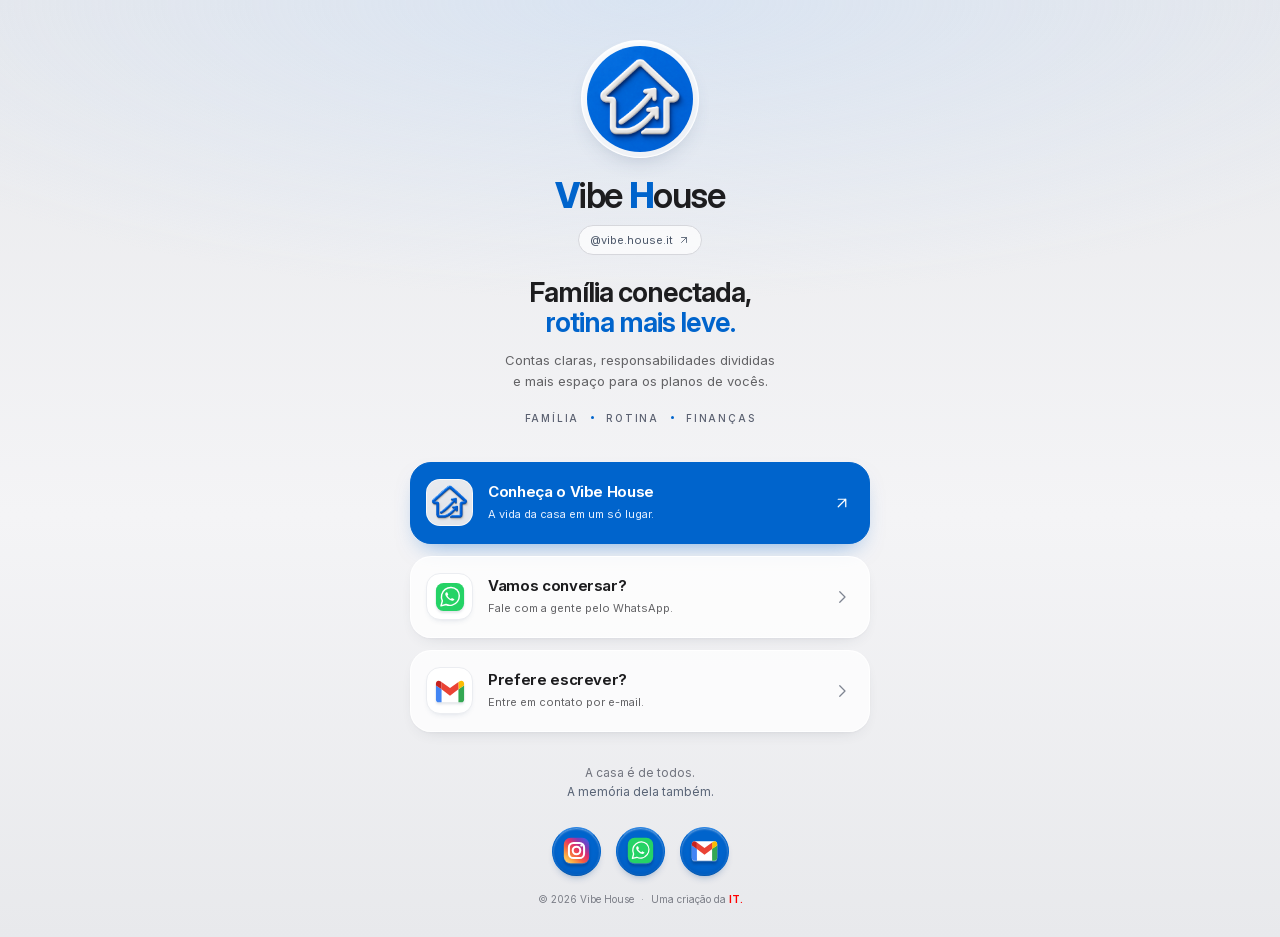
==== links/index.html @ 8fe0d02d "Add isolated Instagram bio links page under links" ====
<!doctype html>
<html lang="pt-BR">
<head>
  <meta charset="utf-8"><meta name="viewport" content="width=device-width,initial-scale=1,viewport-fit=cover">
  <meta name="theme-color" content="#E8E9EC"><meta name="robots" content="noindex,follow"><link rel="canonical" href="https://vibehouse.it-ia.tec.br/links/">
  <title>Vibe House | Família, Rotina &amp; Finanças</title>
  <meta name="description" content="A casa é de todos. A memória dela também. Conheça a Vibe House e encontre nossos canais oficiais.">
  <meta property="og:title" content="Vibe House | Família, Rotina &amp; Finanças"><meta property="og:description" content="Família conectada, rotina mais leve. Todos os nossos links em um só lugar."><meta property="og:type" content="website">
  <meta property="og:image" content="https://vibehouse.it-ia.tec.br/links/assets/social-preview.png"><meta property="og:url" content="https://vibehouse.it-ia.tec.br/links/">
  <link rel="icon" type="image/png" href="assets/vibe-house.png"><link rel="apple-touch-icon" href="assets/vibe-house.png">
  <link rel="preload" href="assets/InterVariable.ttf" as="font" type="font/ttf" crossorigin>
  <link rel="stylesheet" href="style.css">
</head>
<body>
  <a class="skip" href="#links">Ir para os links</a>
  <svg class="symbols" xmlns="http://www.w3.org/2000/svg" aria-hidden="true"><defs>
    <symbol id="arrow" viewBox="0 0 24 24"><path d="m9 5 7 7-7 7"/></symbol>
    <symbol id="external" viewBox="0 0 24 24"><path d="M7 17 17 7M7 7h10v10"/></symbol>
    <symbol id="whatsapp" viewBox="0 0 24 24"><path d="M20.3 3.7a11 11 0 0 0-17.2 13L1.5 22.5l5.9-1.6a11 11 0 0 0 12.9-17.2Z"/><path d="M8 6.5c-.5 0-1.5 1-1.5 2.2 0 3 5 7.8 8.4 7.8 1 0 2.3-1 2.4-1.8l-3-1.5-1.1 1.2c-1.5-.5-3.4-2.2-4.1-3.8l1-1.3L8.8 6.5Z"/></symbol>
    <symbol id="mail" viewBox="0 0 24 24"><rect x="3" y="5" width="18" height="14" rx="3"/><path d="m4 7 8 6 8-6"/></symbol>
    <symbol id="instagram" viewBox="0 0 24 24"><rect x="3" y="3" width="18" height="18" rx="5"/><circle cx="12" cy="12" r="4"/><circle cx="17.5" cy="6.5" r=".7"/></symbol>
  
    <linearGradient id="instagram-gradient" x1="0" y1="1" x2=".9" y2="0" gradientUnits="objectBoundingBox"><stop offset="0" stop-color="#ffdc80"/><stop offset=".2" stop-color="#fcaf45"/><stop offset=".4" stop-color="#f56040"/><stop offset=".6" stop-color="#e1306c"/><stop offset=".8" stop-color="#833ab4"/><stop offset="1" stop-color="#405de6"/></linearGradient>
    <symbol id="instagram-color" viewBox="0 0 32 32"><rect x="1" y="1" width="30" height="30" rx="8" fill="url(#instagram-gradient)" stroke="none"/><rect x="7" y="7" width="18" height="18" rx="5.5" stroke="#fff" stroke-width="2.4"/><circle cx="16" cy="16" r="4.5" stroke="#fff" stroke-width="2.4"/><circle cx="22" cy="10" r="1.4" fill="#fff" stroke="none"/></symbol>
    <symbol id="whatsapp-color" viewBox="0 0 32 32"><rect x="1" y="1" width="30" height="30" rx="8" fill="#25d366" stroke="none"/><g transform="translate(5 5) scale(.91)" stroke="#fff" stroke-width="1.7"><path d="M20.3 3.7a11 11 0 0 0-17.2 13L1.5 22.5l5.9-1.6a11 11 0 0 0 12.9-17.2Z"/><path d="M8 6.5c-.5 0-1.5 1-1.5 2.2 0 3 5 7.8 8.4 7.8 1 0 2.3-1 2.4-1.8l-3-1.5-1.1 1.2c-1.5-.5-3.4-2.2-4.1-3.8l1-1.3L8.8 6.5Z" fill="#fff" stroke="none"/></g></symbol>
    <symbol id="gmail-color" viewBox="0 0 32 32"><rect x="1" y="5" width="30" height="23" rx="3.5" fill="#fff" stroke="none"/><path d="M1 10v15a3 3 0 0 0 3 3h3V14Z" fill="#4285f4" stroke="none"/><path d="m25 14 6-4v15a3 3 0 0 1-3 3h-3Z" fill="#34a853" stroke="none"/><path d="M1 10V8a3 3 0 0 1 4.7-2.5L7 6.4v7.8Z" fill="#c5221f" stroke="none"/><path d="m25 6.4 1.3-.9A3 3 0 0 1 31 8v2l-6 4.2Z" fill="#fbbc04" stroke="none"/><path d="m7 6.4 9 6.5 9-6.5v7.8L16 21l-9-6.8Z" fill="#ea4335" stroke="none"/></symbol>
</defs></svg>
  <main class="page">
    <header class="profile">
      <div class="avatar-ring"><img class="avatar" src="assets/vibe-house.png" alt="Símbolo oficial da Vibe House, uma casa com duas setas" width="112" height="112" fetchpriority="high"></div>
      <h1 aria-label="Vibe House"><b>V</b>ibe <b>H</b>ouse</h1>
      <a class="handle" href="https://www.instagram.com/vibe.house.it/" target="_blank" rel="noopener noreferrer">@vibe.house.it <svg aria-hidden="true"><use href="#external"/></svg></a>
      <p class="promise">Família conectada,<br><span>rotina mais leve.</span></p>
      <p class="intro">Contas claras, responsabilidades divididas<br class="wide-break"> e mais espaço para os planos de vocês.</p>
      <div class="areas" aria-label="Família, rotina e finanças"><span>Família</span><i></i><span>Rotina</span><i></i><span>Finanças</span></div>
    </header>
    <nav id="links" class="links" aria-label="Links oficiais da Vibe House">
      <a class="link-card primary" href="https://vibehouse.it-ia.tec.br/" target="_blank" rel="noopener noreferrer" data-track="site">
        <div class="card-icon brand-icon"><img src="assets/vibe-house-nevoa.png" width="48" height="48" alt=""></div>
        <span class="card-copy"><strong>Conheça o Vibe House</strong><span>A vida da casa em um só lugar.</span></span>
        <svg class="card-arrow" aria-hidden="true"><use href="#external"/></svg>
      </a>
      <a class="link-card" href="https://wa.me/5511960288595?text=Ol%C3%A1!%20Vim%20pelo%20Instagram%20da%20Vibe%20House%20e%20quero%20saber%20mais%20sobre%20o%20app." target="_blank" rel="noopener noreferrer" data-track="whatsapp">
        <div class="card-icon whatsapp-icon"><svg aria-hidden="true"><use href="#whatsapp-color"/></svg></div>
        <span class="card-copy"><strong>Vamos conversar?</strong><span>Fale com a gente pelo WhatsApp.</span></span>
        <svg class="card-arrow" aria-hidden="true"><use href="#arrow"/></svg>
      </a>
      <a class="link-card" href="mailto:contato@it-ia.tec.br?subject=Contato%20sobre%20a%20Vibe%20House" data-track="email">
        <div class="card-icon mail-icon"><svg aria-hidden="true"><use href="#gmail-color"/></svg></div>
        <span class="card-copy"><strong>Prefere escrever?</strong><span>Entre em contato por e-mail.</span></span>
        <svg class="card-arrow" aria-hidden="true"><use href="#arrow"/></svg>
      </a>
    </nav>
    <p class="signature">A casa é de todos.<br><span>A memória dela também.</span></p>
    <footer>
      <div class="socials" aria-label="Outros canais">
        <a href="https://www.instagram.com/vibe.house.it/" target="_blank" rel="noopener noreferrer" aria-label="Instagram da Vibe House"><svg class="social-icon" aria-hidden="true"><use href="#instagram-color"/></svg></a>
        <a href="https://wa.me/5511960288595?text=Ol%C3%A1!%20Quero%20conhecer%20a%20Vibe%20House." target="_blank" rel="noopener noreferrer" aria-label="WhatsApp da Vibe House"><svg class="social-icon" aria-hidden="true"><use href="#whatsapp-color"/></svg></a>
        <a href="mailto:contato@it-ia.tec.br?subject=Vibe%20House" aria-label="E-mail da Vibe House"><svg class="social-icon" aria-hidden="true"><use href="#gmail-color"/></svg></a>
      </div>
      <p>© 2026 Vibe House <span>·</span> Uma criação da <a href="https://it-ia.tec.br/" target="_blank" rel="noopener noreferrer">IT.</a></p>
    </footer>
  </main>
</body>
</html>
---- links/style.css ----
@font-face{font-family:Inter;src:url('assets/InterVariable.ttf') format('truetype');font-weight:100 900;font-display:swap}
:root{color-scheme:light;--blue:#0064cc;--ink:#1d1d1f;--muted:#636366;--mist:#e8e9ec}*{box-sizing:border-box}html{min-height:100%;background:var(--mist)}body{margin:0;color:var(--ink);font-family:Inter,system-ui,sans-serif;-webkit-font-smoothing:antialiased;background:radial-gradient(ellipse 70% 32% at 50% 0%,#cbdff880,transparent),linear-gradient(180deg,#e8e9ec 0%,#f4f4f6 55%,#e8e9ec 100%);min-height:100svh}a{color:inherit;text-decoration:none}svg{width:24px;height:24px;fill:none;stroke:currentColor;stroke-width:1.65;stroke-linecap:round;stroke-linejoin:round}.symbols{position:absolute;width:0;height:0;overflow:hidden}.skip{position:fixed;top:10px;left:10px;z-index:10;padding:12px;background:white;border-radius:10px;transform:translateY(-160%)}.skip:focus{transform:none}a:focus-visible{outline:3px solid var(--blue);outline-offset:5px}.page{width:min(100% - 40px,460px);margin:0 auto;padding:35px 0 max(25px,env(safe-area-inset-bottom));text-align:center}.profile{display:flex;align-items:center;flex-direction:column}.avatar-ring{padding:5px;border:1px solid #ffffffee;border-radius:50%;background:linear-gradient(150deg,#ffffffdf,#ffffff50);box-shadow:0 10px 24px -15px #344f7670,0 1px 2px #ffffff inset}.avatar{display:block;width:102px;height:102px;border-radius:50%;object-fit:cover}h1{font-size:35px;font-weight:600;letter-spacing:-1.4px;line-height:1.15;margin:17px 0 10px}h1 b{font-weight:800;color:var(--blue)}.handle{display:flex;gap:5px;align-items:center;padding:7px 11px;border:1px solid #d6d7dc;background:#ffffffb8;border-radius:30px;font-size:11px;color:#4c586a;transition:background .18s}.handle svg{width:12px;height:12px}.handle:hover{background:white}.promise{font-size:27px;font-weight:650;line-height:1.12;letter-spacing:-1.05px;margin:23px 0 11px}.promise span{color:var(--blue)}.intro{font-size:13px;line-height:1.65;color:var(--muted);margin:0}.areas{display:flex;align-items:center;gap:12px;margin-top:19px;font-size:10px;letter-spacing:1.8px;text-transform:uppercase;font-weight:500;color:#5a6070}.areas i{width:3px;height:3px;border-radius:50%;background:var(--blue)}.links{display:grid;gap:12px;margin-top:36px;text-align:left}.link-card{min-height:82px;display:flex;align-items:center;gap:15px;padding:16px 18px 16px 15px;border:1px solid #ffffffef;border-radius:21px;background:#ffffffbf;box-shadow:0 6px 18px -12px #34405050,0 1px 2px #34405008;transition:transform .2s,box-shadow .2s,background .2s}.link-card:hover{transform:translateY(-2px);box-shadow:0 10px 24px -13px #34405070;background:#fff}.card-icon{width:47px;height:47px;border-radius:14px;display:grid;place-items:center;flex-shrink:0}.card-icon svg{width:26px;height:26px}.brand-icon{background:#ffffff15;border:1px solid #ffffff55;border-radius:14px;padding:4px}.brand-icon img{width:37px;height:37px;border-radius:10px}.card-copy{flex:1;min-width:0;display:grid;gap:5px}.card-copy strong{font-size:15px;font-weight:650;line-height:1.25;letter-spacing:-.35px}.card-copy>span{font-size:11px;line-height:1.45;color:#636366}.card-arrow{width:18px;height:18px;flex-shrink:0;color:#7e8491}.primary{background:var(--blue);color:white;border-color:#0064cc;box-shadow:0 11px 23px -12px #0064cc90}.primary:hover{background:#0064cc;box-shadow:0 14px 27px -12px #0064ccab}.primary .card-copy>span{color:#e5f0ff}.primary .card-arrow{color:white}.whatsapp-icon{background:#e9f4ee;color:#278366}.mail-icon{background:#e9eff7;color:var(--blue)}.signature{margin:31px 0 25px;font-size:12px;line-height:1.65;color:#71747e}.signature span{color:#596476}.socials{display:flex;gap:12px;justify-content:center}.socials a{display:grid;place-items:center;width:39px;height:39px;border-radius:50%;background:#ffffffb8;border:1px solid #dfe1e7;box-shadow:0 3px 6px -4px #34405040;transition:transform .18s,color .18s}.socials a:hover{transform:translateY(-2px);color:var(--blue)}.socials svg{width:17px;height:17px}footer>p{font-size:10px;line-height:1.5;color:#7a7d86;margin:16px 0 0}footer>p>span{margin:0 4px}footer>p>a{font-weight:650;color:#4e5666}
@media(min-width:768px){.page{padding-top:40px;padding-bottom:30px}.links{margin-top:38px}.avatar{width:106px;height:106px}}
@media(max-width:359px){.page{width:calc(100% - 30px);padding-top:27px}.promise{font-size:25px}.intro{font-size:12px}.link-card{gap:11px;padding-inline:12px}.card-copy strong{font-size:14px}.card-copy>span{font-size:10px}.card-icon{width:42px;height:42px}.wide-break{display:none}.areas{letter-spacing:1.4px}.signature{margin-top:26px}}
@media(prefers-reduced-motion:reduce){*{transition:none!important}.link-card:hover,.socials a:hover{transform:none}}

footer>p>a,footer>p>a:hover,footer>p>a:focus-visible{color:#FF0000}
/* Ícones coloridos elevados em bases azuis, conforme orientação do usuário. */
.socials{gap:15px}.socials a{width:49px;height:49px;background:#0064cc;border:1px solid #0064cc;border-top-color:#2d86e3;border-bottom-color:#0057b2;box-shadow:inset 0 1px 2px #ffffff75,inset 0 -3px 5px #003d8733,0 5px 9px -5px #003d8775;transition:transform .2s ease,box-shadow .2s ease}.socials .social-icon{width:27px;height:27px;overflow:visible;filter:drop-shadow(0 1px 0 #ffffff35) drop-shadow(0 3px 1.5px #002c6b70);transform:translateY(-1px);transform-origin:center bottom}.socials a:hover,.socials a:focus-visible{color:inherit;transform:translateY(-3px);box-shadow:inset 0 1px 2px #ffffff80,inset 0 -3px 5px #003d8733,0 9px 13px -6px #003d8780}.socials a:hover .social-icon,.socials a:focus-visible .social-icon{animation:icon-jump .42s ease-out}.socials a:active{transform:translateY(1px);box-shadow:inset 0 1px 4px #003d8755,0 2px 4px #003d8730}@keyframes icon-jump{0%,100%{transform:translateY(-1px)}42%{transform:translateY(-6px) scale(1.05)}72%{transform:translateY(0) scale(.99)}}@media(prefers-reduced-motion:reduce){.socials a:hover,.socials a:focus-visible,.socials a:active{transform:none}.socials a .social-icon{animation:none!important;transform:none}}
.brand-icon{background:#E8E9EC;border-color:#ffffffb0;padding:0;overflow:hidden}.brand-icon img{width:100%;height:100%;object-fit:cover;border-radius:13px}
.whatsapp-icon,.mail-icon{background:#fff;border:1px solid #ebedf1;box-shadow:inset 0 1px 0 #fff,0 3px 7px -5px #304c7750}.whatsapp-icon svg,.mail-icon svg{width:30px;height:30px;overflow:visible;filter:drop-shadow(0 2px 1px #253d5c22)}.link-card:hover .whatsapp-icon svg,.link-card:hover .mail-icon svg{transform:translateY(-1px)}@media(prefers-reduced-motion:reduce){.link-card:hover .whatsapp-icon svg,.link-card:hover .mail-icon svg{transform:none}}
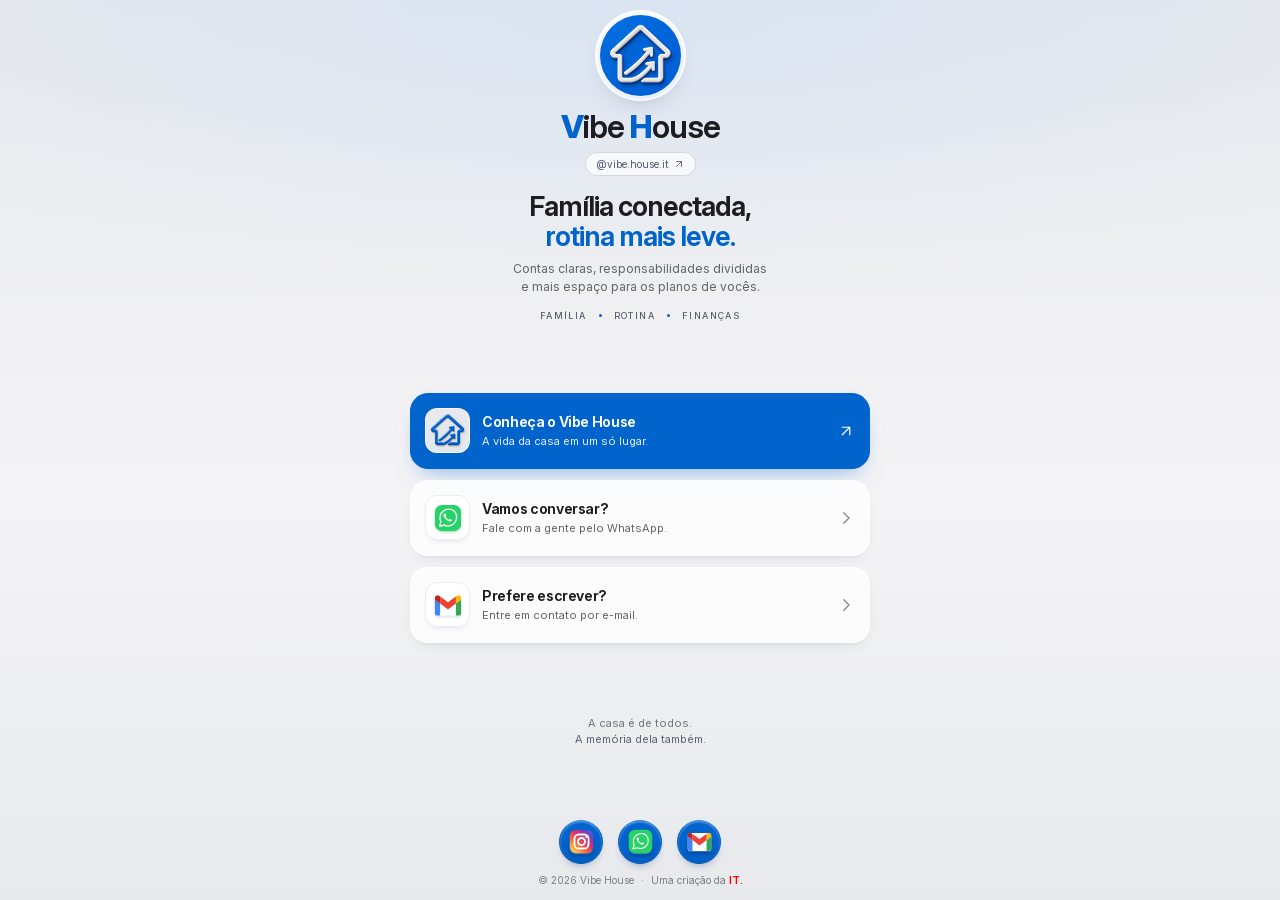
==== commit b32def9d: "Fit Instagram links to visible mobile viewport" ====
--- a/links/index.html
+++ b/links/index.html
@@ -9,7 +9,7 @@
   <meta property="og:image" content="https://vibehouse.it-ia.tec.br/links/assets/social-preview.png"><meta property="og:url" content="https://vibehouse.it-ia.tec.br/links/">
   <link rel="icon" type="image/png" href="assets/vibe-house.png"><link rel="apple-touch-icon" href="assets/vibe-house.png">
   <link rel="preload" href="assets/InterVariable.ttf" as="font" type="font/ttf" crossorigin>
-  <link rel="stylesheet" href="style.css">
+  <link rel="stylesheet" href="style.css"><link rel="stylesheet" href="mobile-fit.css">
 </head>
 <body>
   <a class="skip" href="#links">Ir para os links</a>
@@ -66,3 +66,4 @@
 
 
 
+
--- a/links/mobile-fit.css
+++ b/links/mobile-fit.css
@@ -0,0 +1,97 @@
+/* A composição usa a área visível mínima do navegador, incluindo barras abertas. */
+@media (max-width:767px), (min-height:511px) {
+  .page {
+    min-height:100svh;
+    height:100svh;
+    padding-top:max(10px,env(safe-area-inset-top));
+    padding-bottom:max(12px,env(safe-area-inset-bottom));
+    display:flex;
+    flex-direction:column;
+    justify-content:space-between;
+    gap:clamp(9px,1.5svh,16px);
+  }
+  .profile,.links,.signature,footer { flex-shrink:0; }
+  .avatar-ring { padding:4px; }
+  .avatar { width:clamp(44px,9svh,82px);height:clamp(44px,9svh,82px); }
+  h1 { font-size:clamp(24px,4svh,32px);margin:8px 0 6px;letter-spacing:-1px; }
+  .handle { padding:5px 10px;font-size:10px; }
+  .promise { font-size:clamp(21px,3.5svh,27px);margin:clamp(10px,1.8svh,17px) 0 8px; }
+  .intro { font-size:12px;line-height:1.5; }
+  .areas { margin-top:clamp(9px,1.5svh,14px);font-size:9px;letter-spacing:1.4px; }
+  .links { margin:0;gap:clamp(8px,1.35svh,11px); }
+  .link-card { min-height:clamp(56px,9.3svh,76px);padding:9px 14px;gap:12px;border-radius:18px; }
+  .card-icon { width:clamp(36px,6svh,45px);height:clamp(36px,6svh,45px);border-radius:12px; }
+  .brand-icon img { border-radius:11px; }
+  .card-copy { gap:3px; }
+  .card-copy strong { font-size:14px; }
+  .card-copy>span { font-size:11px;line-height:1.35; }
+  .whatsapp-icon svg,.mail-icon svg { width:28px;height:28px; }
+  .signature { margin:0;font-size:11px;line-height:1.5; }
+  .socials a { width:44px;height:44px;flex-shrink:0; }
+  .socials .social-icon { width:25px;height:25px; }
+  footer>p { margin:9px 0 0;font-size:10px; }
+}
+
+/* Texto editorial repetido cede espaço aos três acessos e canais de contato. */
+@media (max-height:690px) {
+  .intro { display:none; }
+  .promise { margin-bottom:0; }
+  .signature { display:none; }
+  .areas { margin-top:10px; }
+}
+@media (max-height:590px) {
+  .areas { display:none; }
+  .page { gap:9px; }
+  .promise { margin-top:10px; }
+}
+
+/* Em aparelhos pequenos, a marca passa para o lado do símbolo. */
+@media (max-width:767px) and (max-height:510px) {
+  .profile { display:grid;grid-template-columns:58px minmax(0,1fr);column-gap:12px;text-align:left;align-items:center; }
+  .avatar-ring { grid-column:1;grid-row:1/3;justify-self:start; }
+  .avatar { width:46px;height:46px; }
+  h1 { grid-column:2;margin:0 0 4px;align-self:end; }
+  .handle { grid-column:2;justify-self:start;align-self:start; }
+  .promise { grid-column:1/-1;font-size:20px;line-height:1.12;margin:10px 0 0; }
+  .promise br { display:block; }
+  .promise span::before { content:' '; }
+  .link-card { min-height:56px;padding:8px 12px; }
+}
+@media (max-width:767px) and (max-height:420px) {
+  .promise,.handle { display:none; }
+  .avatar { width:36px;height:36px; }
+  .profile { grid-template-columns:48px minmax(0,1fr); }
+  h1 { align-self:center;margin:0;font-size:24px; }
+  .link-card { min-height:52px;padding-block:7px; }
+  .card-icon { width:34px;height:34px; }
+  .card-copy>span { font-size:10px; }
+}
+
+/* Girar o aparelho cria duas colunas, em vez de comprimir os botões. */
+@media (orientation:landscape) and (max-height:510px) and (min-width:480px) {
+  .page { width:min(calc(100% - 36px),780px);height:100svh;min-height:100svh;padding:max(10px,env(safe-area-inset-top)) 0 max(10px,env(safe-area-inset-bottom));display:grid;grid-template-columns:minmax(150px,.85fr) minmax(245px,1.15fr);grid-template-rows:1fr auto;grid-template-areas:'profile links' 'footer links';column-gap:24px;row-gap:12px;align-items:center; }
+  .profile { grid-area:profile;display:flex;flex-direction:column;text-align:center; }
+  .avatar { width:clamp(36px,12svh,52px);height:clamp(36px,12svh,52px); }
+  .avatar-ring { padding:3px; }
+  h1 { font-size:24px;margin:6px 0 0; }
+  .handle,.intro,.areas,.signature { display:none; }
+  .promise { display:block;font-size:18px;line-height:1.15;margin:10px 0 0; }
+  .promise br { display:block; }
+  .links { grid-area:links;margin:0;gap:9px; }
+  .link-card { min-height:58px;padding:8px 11px;gap:10px;border-radius:16px; }
+  .card-icon { width:36px;height:36px; }
+  .card-copy { gap:3px; }
+  .card-copy strong { font-size:13px; }
+  .card-copy>span { font-size:10px;line-height:1.35; }
+  .card-arrow { width:15px;height:15px; }
+  footer { grid-area:footer; }
+  .socials { gap:8px; }
+  .socials a { width:44px;height:44px;flex-shrink:0; }
+  .socials .social-icon { width:25px;height:25px; }
+  footer>p { font-size:9px;margin:8px 0 0; }
+}
+
+@supports not (height:100svh) {
+  @media(max-width:767px) { .page { height:100vh;min-height:100vh; } }
+}
+
